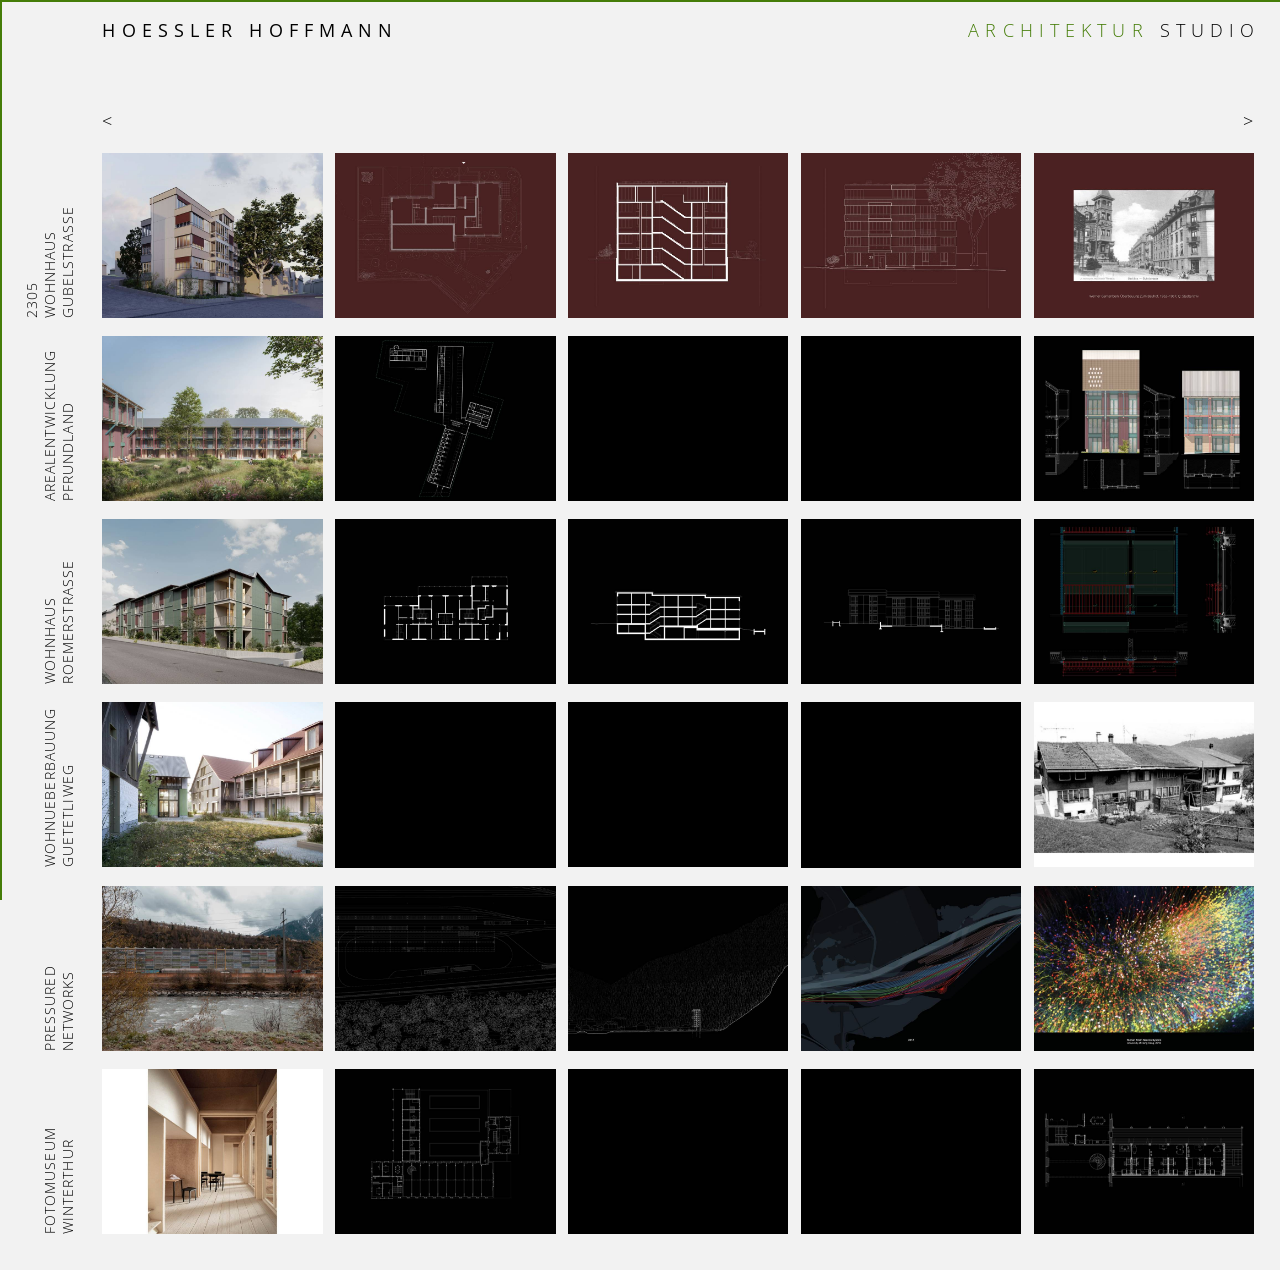
==== pages/architektur/architektur.html @ e2a1ddda "18-35" ====
<!DOCTYPE html>
<html lang="en">
  <head>
    <link rel="icon" type="image/png" href="../../libraries/01_Images/HH.png">
    <meta charset="utf-8" />
    <meta name="viewport" content="width=device-width, initial-scale=1.0">
    <title>HOESSLER HOFFMANN</title>
    <link rel="stylesheet" type="text/css" href="../global/global.css">
    <link rel="stylesheet" type="text/css" href="../global/global-overview.css">
    <link rel="stylesheet" type="text/css" href="architektur.css">

    <script src="../../libraries/p5.min.js"></script>
    <script src="../../libraries/p5.sound.min.js"></script>
  </head>

  <body class="architektur">

    <!-- Cursor cross -->
    <div id="cursor-cross">
      <div class="cursor-vertical"></div>
      <div class="cursor-horizontal"></div>
    </div>

    <div class="container">

      <!-- Header left -->
      <div class="header-l">
        <a href="../../index.html">HOESSLER HOFFMANN</a>
      </div>

      <!-- Header right -->
      <div class="header-r">
        <a href="architektur.html" class="active">ARCHITEKTUR</a>
        <a href="../studio/studio.html">STUDIO</a>
      </div>

      <!-- Main content -->
      <div class="main">
        <!-- Wrapper where projects will be dynamically injected -->
       
          <div class="view-nav"> 
            <a href="../works/works.html" class="view-nav-l"> <</a>
            <a href="../works/works.html"class="view-nav-r"> ></a>
          </div>
           <div class="categories"></div>
        
        <div class="projects-wrapper"></div>
      </div>

 

    <script src="../global/global.js"></script>
    <script src="architektur.js"></script>
    


  </body>
</html>
---- pages/global/global.css ----
/* =================================
   FONTS
================================= */

@font-face {
  font-family: 'OpenSans_Regular';
  src: url('../../libraries/03_Fonts/Open_Sans/static/OpenSans-Regular.ttf') format('truetype');

}

@font-face {
  font-family: 'OpenSans_Light';
  src: url('../../libraries/03_Fonts/Open_Sans/static/OpenSans-Light.ttf') format('truetype');
}


/* =================================
   VARIABLES
================================= */

:root {

  --font-size-nav:2vh;
  --font-size-body: 1.5vh;


}




/* =================================
   RESET
================================= */

* {
  box-sizing: border-box;
  cursor: none !important;
}




html,
body {
  height: 100%;
  margin: 0;
  padding: 0;

  font-family: 'OpenSans_Light', monospace;
  font-style: normal;
}



/* =================================
   BODY
================================= */

body {

  font-size: var(--font-size-body);
  background-color: #F2F2F2;

  letter-spacing: 0.08em;

}


/* =================================
   LINKS
================================= */

a {
  text-decoration: none;
  color: black;
}


a:hover,
a.active {
  color: #457d08
}



/* =================================
   CONTAINER GRID
================================= */

.container {

  display: grid;

  grid-template-areas:
    "header-l header-r"
    "main main";

  grid-template-columns:
    1fr 1fr;

  height: 100%;


}



/* =================================
   GRID AREAS
================================= */


.header-l {
  grid-area: header-l;
}


.header-r {
  grid-area: header-r;
}


.main {
  grid-area: main;
}



/* =================================
   HEADER
================================= */
.header-l,
.header-r {
  font-size: var(--font-size-nav);
  padding-top: 2vh;
  letter-spacing: 0.34em;

}

.header-l {
  font-family: 'Opensans_Regular';
  padding-left: 8vw;
 letter-spacing: 0.34em;
}


.header-r {
  text-align: right;
  padding-right: 2vw;
    margin-right: -0.34em;
}






/* =================================
   MAIN
================================= */


.main {

  padding: 2vh 2vw;

}





/* =================================
   FOOTER
================================= */

.footer-l,
.footer-r {
  padding-bottom:2vh;
  padding-left:  2vw;
  padding-right: 2vw;
  display:flex;
  align-items:flex-end;
  text-transform: uppercase;
}

.footer-r {
  justify-content:flex-end;
}


.footer-l {
  padding-left: 8vw;
}








/* =================================
   CURSOR
================================= */


#cursor-cross {

  position:fixed;
  top:0;
  left:0;

  width:100%;
  height:100%;

  pointer-events:none;
  z-index:9999;

}


.cursor-vertical {

  position:absolute;

  top:0;

  width:2px;
  height:100%;

  background:#457d08

}


.cursor-horizontal {

  position:absolute;

  left:0;

  width:100%;
  height:2px;

  background:#457d08

}



/* =================================
   VIDEO BACKGROUND
================================= */


.video-bg {

  position:fixed;

  top:0;
  left:0;

  width:100vw;
  height:100vh;

  object-fit:cover;

  z-index:-1;

  pointer-events:none;

}


.video-bg {

  opacity:0;
  transition:opacity .4s ease;

}


.video-bg.is-loaded {

  opacity:1;

}
---- pages/global/global-overview.css ----
/* =================================
   GLOBAL GRID
================================= */

.container {

   grid-template-areas:
    "header-l header-r"
    "main main"
    "footer-l footer-r";

  grid-template-rows:

    10vh 1fr 10vh;
}







/* =================================
   GRID AREAS
================================= */



.footer-l {
  grid-area: footer-l;
}


.footer-r {
  grid-area: footer-r;
}




/* =================================
   HEADER
================================= */






/* =================================
   MAIN
================================= */



.main-l, .main-r {

  padding: 2vh 2vw;

}





/* =================================
   FOOTER
================================= */



.footer-l {
  grid-area: footer-l;
  text-align: left;
}
---- pages/architektur/architektur.css ----
/* ==========================
   ARCHITEKTUR PAGE
========================== */













.category-title {
  text-align:left;

}






/* images */

.project-gallery-row {
  display: grid;
  grid-template-columns: 5vw repeat(5, minmax(0, 1fr));
  column-gap: 1vw;
  align-items: start;
}


.project-header {
  width: 4vw;
  min-width: 0;
  position: relative;
  align-self: stretch;
  min-height: 0;
}

.project-name {
  position: absolute;
  right: 0;
  bottom: 0;

  writing-mode: vertical-rl;
  transform: rotate(180deg);

  height: 100%;
  max-height: 100%;

  white-space: normal;
  overflow-wrap: break-word;
}


.project-images {
  width: 100%;
  min-width: 0;
  aspect-ratio: 4 / 3;
  height: auto;
  align-self: start;
  position: relative;
}


.project-image {
  width: 100%;
  height: 100%;
  object-fit: contain;
  display: none;
}


.project-image.active {

  display:block;

}


.project-images .project-image {
  position: absolute;
  inset: 0;
}

.black-image {
  background: #000;
}




.view-nav {
  display:flex;
  justify-content:space-between;
  width:100%;
  font-size: var(--font-size-nav);
    margin-left:6vw;
     width:calc(100% - 6vw);
}


.view-nav-r{
  padding-bottom: 2vh;
  height: 5vh;
}

.project-gallery-row:hover .project-name {
  color: #457d08
}






.mobile-projects-wrapper {
  display: none;
}

.categories {
  display: none;
}






/* =================================
   MOBILE LANDSCAPE
================================= */

@media (max-width: 700px) {


  /* =================================
   CONTAINER GRID MOBILE
================================= */

.container {
    display: grid;
  grid-template-areas:
    "header-l"
    "header-r"
    "main"
    "footer-l"
    "footer-r";

  grid-template-rows:
    auto
    auto
    1fr
    auto
    auto;


      grid-template-columns:

    1fr;
}


.main {
  display: grid;
  grid-template-columns: 5vw minmax(0, 1fr);
  column-gap: 2vw;
}

.view-nav {
  grid-column: 2;
}

.categories {
  grid-column: 2;
}

.header-l, .header-r{
  padding-left: 15vw;

}



.header-r{
  text-align: left;
  display: flex;
  flex-direction: column;

  padding-top: 0vh;
}


  .projects-wrapper {

  display: none;

}

.mobile-projects-wrapper {
  display: block;
  grid-column: 1 / -1;
  width: 100%;
}


.mobile-project {
  width: 100%;
  margin-bottom: 4vh;

  display: grid;
  grid-template-columns: 5vw minmax(0, 1fr);
  column-gap: 2vw;
}

.mobile-project-header {
  align-self: stretch;
  display: flex;
  align-items: flex-end;
  justify-content: flex-end;
  overflow: visible;
}

.mobile-project-header a {
  display: block;
  writing-mode: vertical-rl;
  transform: rotate(180deg);

}







.mobile-project-images {
  grid-column: 2;
  width: 100%;
  aspect-ratio: 4 / 3;
  overflow: hidden;
}


.mobile-project-image {
  display: none;
  width: 100%;
  height: 100%;
  object-fit: cover;
}

.mobile-project-image.active {
  display: block;
}




  .main {

  padding-left: 8vw;

}



.project-gallery-row:hover .project-name {
  color: #457d08;
}



.mobile-project:hover .mobile-project-header a {
  color: #457d08;
}


.categories {
  display: flex;
  justify-content: space-between;
  width: 100%;
  margin-top: 1vh;
    margin-bottom: 1vh;
}




.view-nav {
  display:flex;
  justify-content:space-between;
  width:100%;
  font-size: var(--font-size-nav);
margin: 0vw;
     width:100%;
}



.project-header {
  width: 4vw;
  position: relative;
  align-self: stretch;
}

.project-name {
  position: absolute;
  left: 0;
  bottom: 0;

  font-size: var(--project-name-size) !important;
  transform-origin: bottom left;

  white-space: nowrap;
  writing-mode: vertical-rl;
  transform: rotate(180deg);
}

}
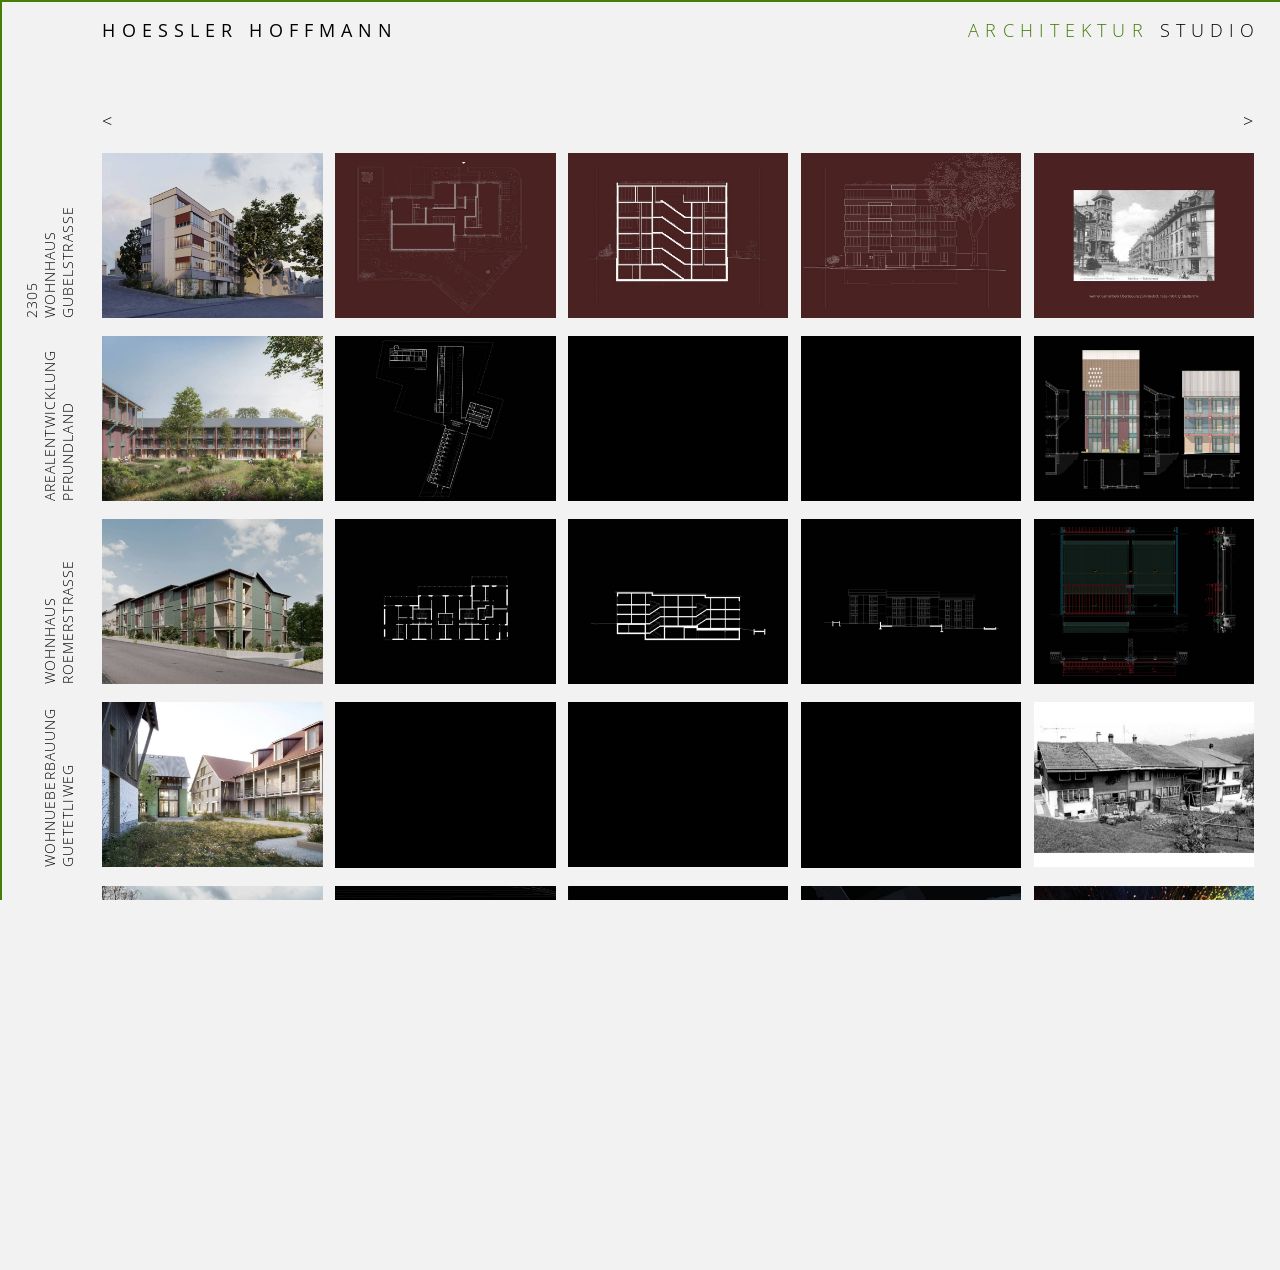
==== commit 4d36f87a: "14-26" ====
--- a/pages/architektur/architektur.html
+++ b/pages/architektur/architektur.html
@@ -1,6 +1,18 @@
 <!DOCTYPE html>
 <html lang="en">
   <head>
+        <!-- Google tag (gtag.js) -->
+<script async src="https://www.googletagmanager.com/gtag/js?id=G-55NTS6N4TF"></script>
+<script>
+  window.dataLayer = window.dataLayer || [];
+  function gtag(){dataLayer.push(arguments);}
+  gtag('js', new Date());
+
+  gtag('config', 'G-55NTS6N4TF');
+</script>
+
+
+
     <link rel="icon" type="image/png" href="../../libraries/01_Images/HH.png">
     <meta charset="utf-8" />
     <meta name="viewport" content="width=device-width, initial-scale=1.0">
@@ -11,6 +23,9 @@
 
     <script src="../../libraries/p5.min.js"></script>
     <script src="../../libraries/p5.sound.min.js"></script>
+
+
+
   </head>
 
   <body class="architektur">
--- a/pages/global/global.css
+++ b/pages/global/global.css
@@ -36,6 +36,7 @@
 * {
   box-sizing: border-box;
   cursor: none !important;
+
 }
 
 
@@ -49,6 +50,8 @@
 
   font-family: 'OpenSans_Light', monospace;
   font-style: normal;
+    max-width: 100%;
+overflow-x: hidden;
 }
 
 
